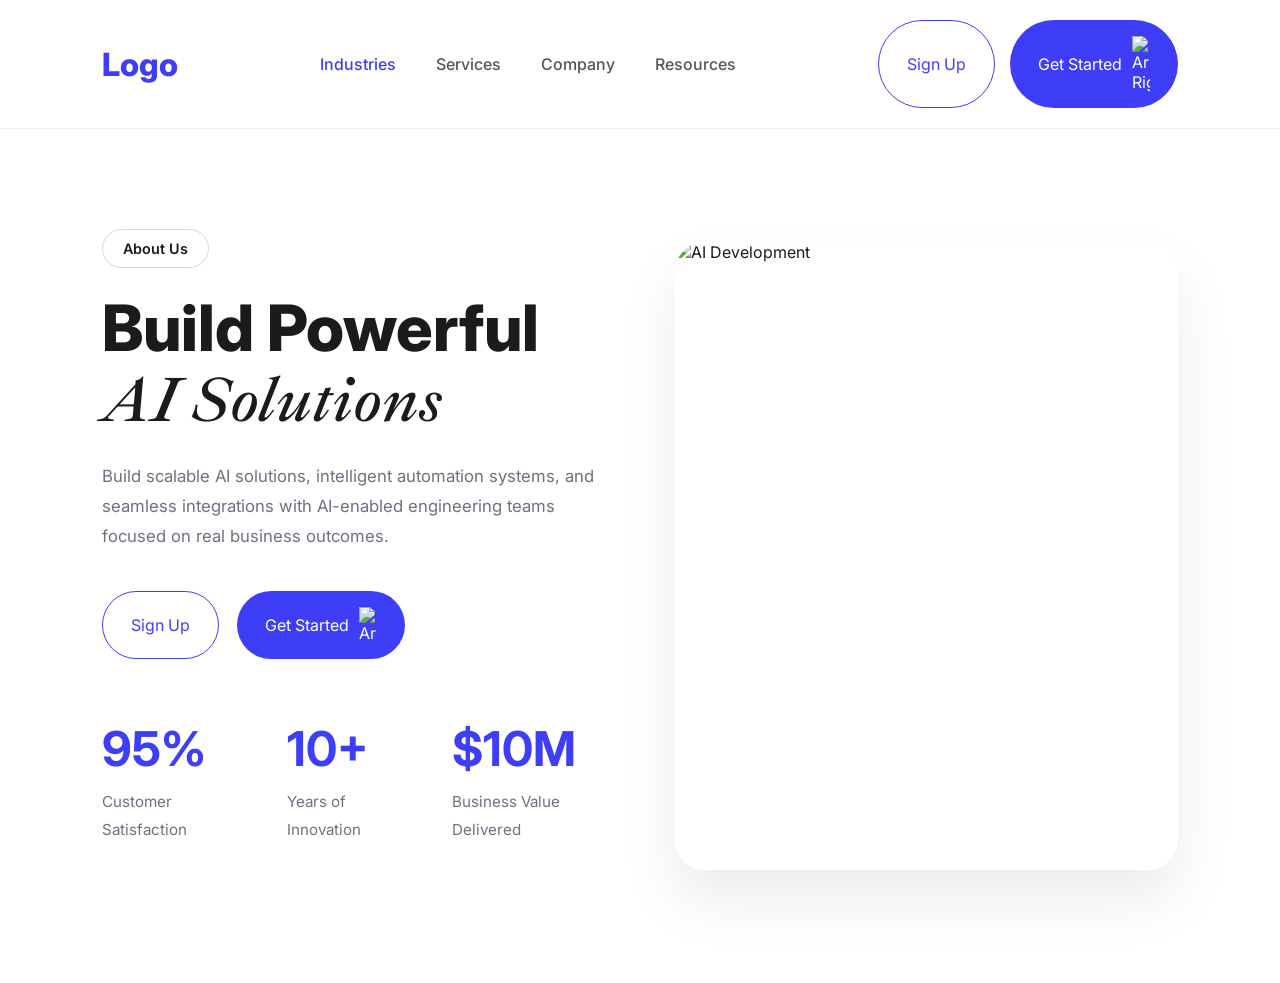
==== index.html @ 5ab1c743 "design file" ====
<!DOCTYPE html>
<html lang="en">

<head>
    <meta charset="UTF-8">
    <meta name="viewport" content="width=device-width, initial-scale=1.0">
    <title>AI Development Agency</title>

    <!-- CSS -->
    <link rel="stylesheet" href="style.css">

    <!-- Google Font -->
    <link rel="preconnect" href="https://fonts.googleapis.com">
    <link rel="preconnect" href="https://fonts.gstatic.com" crossorigin>
    <link href="https://fonts.googleapis.com/css2?family=Inter:wght@300;400;500;600;700;800&display=swap"
        rel="stylesheet">
    <link
        href="https://fonts.googleapis.com/css2?family=Ibarra+Real+Nova:wght@400;500;600;700&family=Inter:wght@300;400;500;600;700;800&display=swap"
        rel="stylesheet">
</head>

<body>

    <!-- =========================
        HEADER
========================== -->

    <header>

        <nav class="navbar">

            <a href="#" class="logo">
                Logo
            </a>

            <ul class="nav-links">

                <li><a href="#" class="active">Industries</a></li>
                <li><a href="#">Services</a></li>
                <li><a href="#">Company</a></li>
                <li><a href="#">Resources</a></li>

            </ul>

            <div class="nav-buttons">

                <a href="#" class="btn-outline">
                    Sign Up
                </a>

                <a href="#" class="btn-primary">

                    Get Started

                    <img src="icons/Arrow-Right.svg" alt="Arrow Right">

                </a>

            </div>

        </nav>

    </header>

    <!-- =========================
        MAIN
========================== -->

    <main>

        <!-- =========================
        HERO SECTION
========================== -->

        <section class="hero">

            <div class="hero-content">

                <span class="badge">
                    About Us
                </span>

                <h1>

                    Build Powerful <span>AI Solutions</span>

                </h1>

                <p>

                    Build scalable AI solutions,
                    intelligent automation systems,
                    and seamless integrations with
                    AI-enabled engineering teams
                    focused on real business outcomes.

                </p>

                <div class="hero-buttons">

                    <a href="#" class="btn-outline">

                        Sign Up

                    </a>

                    <a href="#" class="btn-primary">

                        Get Started

                        <img src="icons/Arrow-Right.svg" alt="Arrow">

                    </a>

                </div>

                <!-- Statistics -->

                <div class="stats">

                    <div class="stat">

                        <h3>95%</h3>

                        <p>
                            Customer Satisfaction
                        </p>

                    </div>

                    <div class="stat">
                        <h3>10+</h3>
                        <p>
                            Years of Innovation
                        </p>

                    </div>

                    <div class="stat">

                        <h3>$10M</h3>

                        <p>
                            Business Value Delivered
                        </p>

                    </div>

                </div>

            </div>

            <!-- Hero Image -->

            <div class="hero-image">

                <img src="profile.jpeg" alt="AI Development">

            </div>

        </section>


    </main>

</body>

</html>
---- style.css ----
/* ===========================
        GOOGLE FONT
=========================== */

@import url('https://fonts.googleapis.com/css2?family=Inter:wght@300;400;500;600;700;800&display=swap');

/* ===========================
        RESET
=========================== */

* {
    margin: 0;
    padding: 0;
    box-sizing: border-box;
}

html {
    scroll-behavior: smooth;
}

body {
    font-family: 'Inter', sans-serif;
    background: #ffffff;
    color: #1B1B1B;
    overflow-x: hidden;
}

/* ===========================
        GLOBAL
=========================== */

img {
    max-width: 100%;
    display: block;
}

a {
    text-decoration: none;
}

ul {
    list-style: none;
}

section {
    padding: 100px 8%;
}

h1 {
    font-size: clamp(2rem, 6vw, 4rem);
    line-height: 1.1;
    font-weight: 800;
}

h2 {
    font-size: clamp(2rem, 4vw, 3rem);
    font-weight: 700;
}

h3 {
    font-size: 1.5rem;
}

p {
    font-size: 1.05rem;
    color: #6b7280;
    line-height: 1.8;
}

/* ===========================
        NAVBAR
=========================== */

header {
    position: sticky;
    top: 0;
    z-index: 999;
    background: #ffffff;
    border-bottom: 1px solid #eeeeee;
}

.navbar {

    max-width: 1400px;
    margin: auto;

    display: flex;
    justify-content: space-between;
    align-items: center;

    padding: 20px 8%;
}

.logo {

    font-size: 2rem;
    font-weight: 800;
    color: #3E3EF8;
}

.nav-links {

    display: flex;
    gap: 40px;
}

.nav-links a {

    color: #555;
    font-weight: 500;
    transition: .3s;
}

.nav-links a:hover,
.nav-links .active {

    color: #3E3EF8;
}

.nav-buttons {

    display: flex;
    gap: 15px;
}

/* ===========================
        BUTTONS
=========================== */

.btn-primary {

    display: inline-flex;
    align-items: center;
    gap: 10px;

    padding: 16px 28px;

    background: #3E3EF8;
    color: white;

    border-radius: 999px;

    transition: .35s;
}

.btn-primary img {

    width: 18px;
}

.btn-primary:hover {

    transform: translateY(-3px);

    box-shadow: 0 15px 35px rgba(62, 62, 248, .35);
}

.btn-outline {

    display: inline-flex;
    align-items: center;

    padding: 16px 28px;

    border: 1px solid #3E3EF8;

    color: #3E3EF8;

    border-radius: 999px;

    transition: .35s;
}

.btn-outline:hover {

    background: #3E3EF8;
    color: white;
}

/* ===========================
        HERO
=========================== */

.hero {

    max-width: 1400px;
    margin: auto;

    display: flex;
    align-items: center;
    justify-content: space-between;

    gap: 70px;
}

.hero-content {

    flex: 1;
}

.badge {

    display: inline-block;

    padding: 10px 20px;

    border-radius: 999px;

    border: 1px solid #d8d8d8;

    margin-bottom: 25px;

    font-size: .9rem;

    font-weight: 600;
}

.hero-content h1 {

    margin-bottom: 25px;
}

.hero-content p {

    max-width: 580px;

    margin-bottom: 40px;
}

.hero-buttons {

    display: flex;

    gap: 18px;

    margin-bottom: 60px;
}

.hero-image {

    flex: 1;

    display: flex;
    justify-content: flex-end;
}

.hero-image img {

    width: 100%;
    max-width: 560px;

    aspect-ratio: 4/5;

    object-fit: cover;

    border-radius: 30px;

    box-shadow: 0 30px 60px rgba(0, 0, 0, .08);
}

.hero-content h1 span {
    font-family: 'Ibarra Real Nova', serif;
    font-weight: 600;
    font-style: italic;
    /* Optional */
    color: var(--primary);
    /* Optional */
}

/* ===========================
        STATS
=========================== */

.stats {

    display: flex;

    gap: 50px;
}

.stat {

    max-width: 170px;
}

.stat h3 {

    font-size: 3rem;

    color: #3E3EF8;

    margin-bottom: 10px;
}

.stat p {

    font-size: .95rem;
}
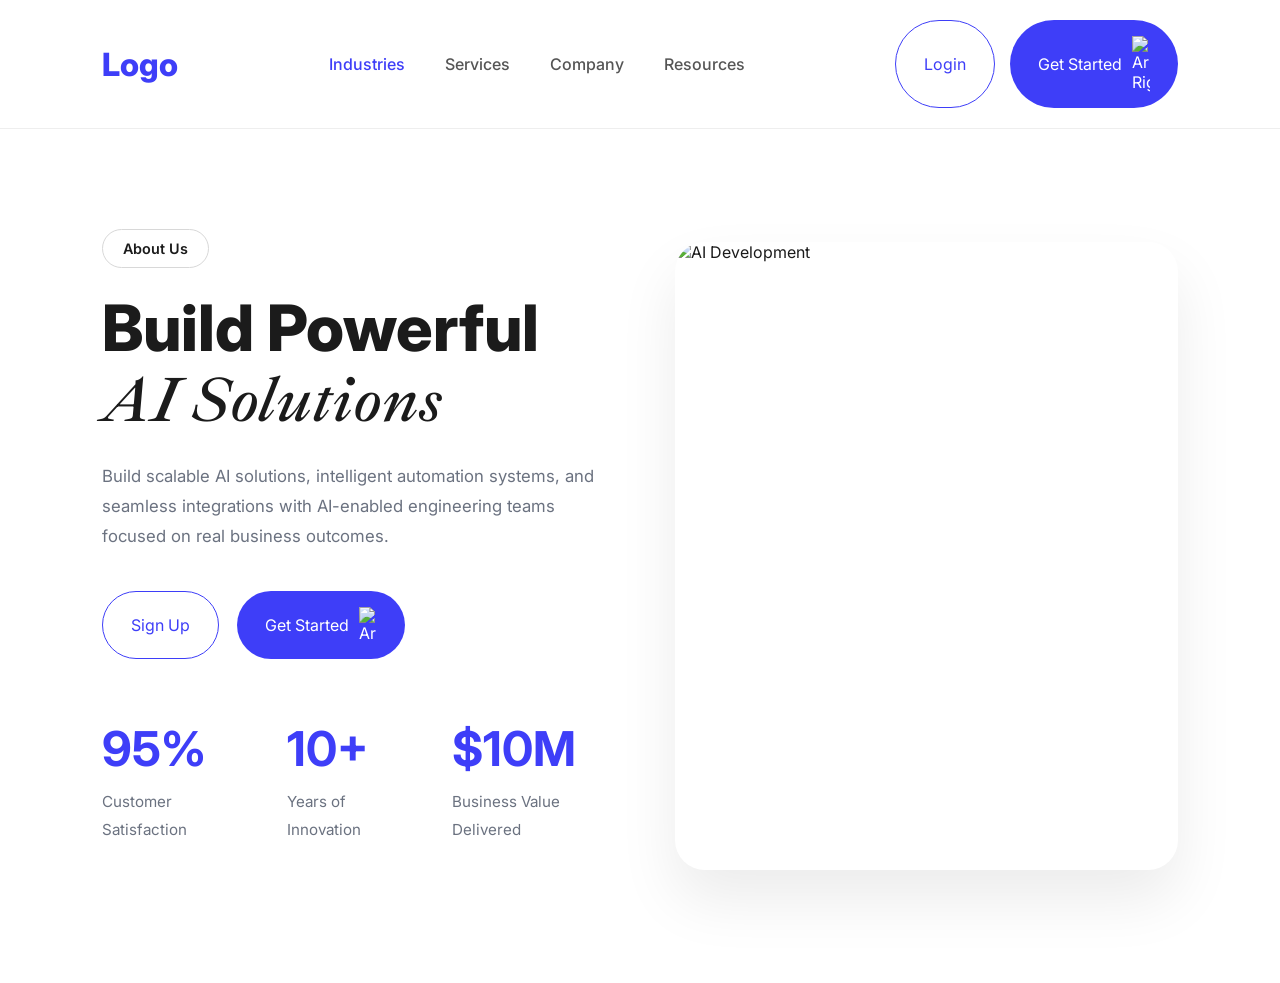
==== commit 08863ec5: "cta change" ====
--- a/index.html
+++ b/index.html
@@ -45,7 +45,7 @@
             <div class="nav-buttons">
 
                 <a href="#" class="btn-outline">
-                    Sign Up
+                    Login
                 </a>
 
                 <a href="#" class="btn-primary">
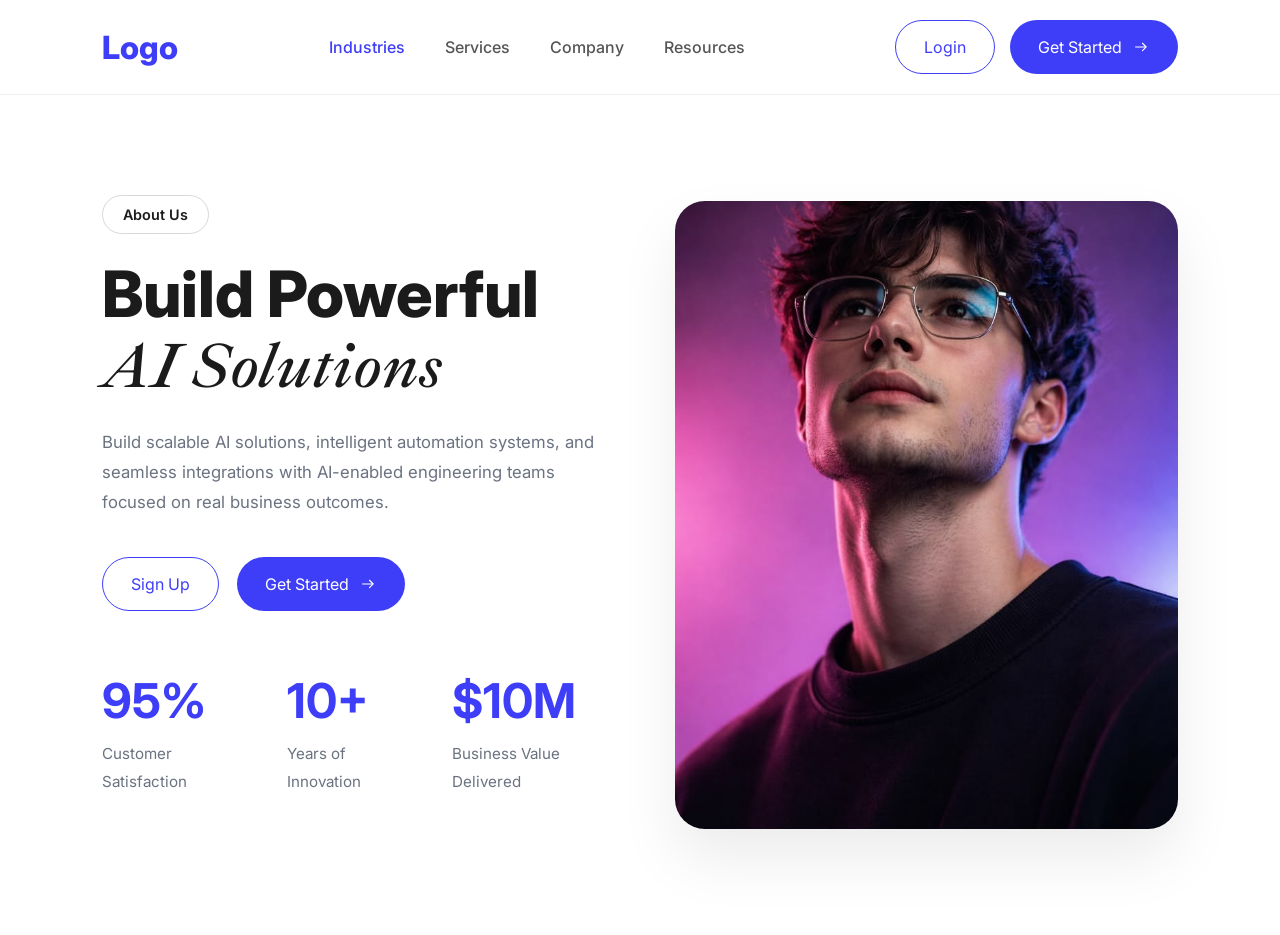
==== commit 8caff8dd: "update design" ====
--- a/index.html
+++ b/index.html
@@ -154,7 +154,7 @@
 
             <div class="hero-image">
 
-                <img src="profile.jpeg" alt="AI Development">
+                <img src="image/profile.jpeg" alt="AI Development">
 
             </div>
 
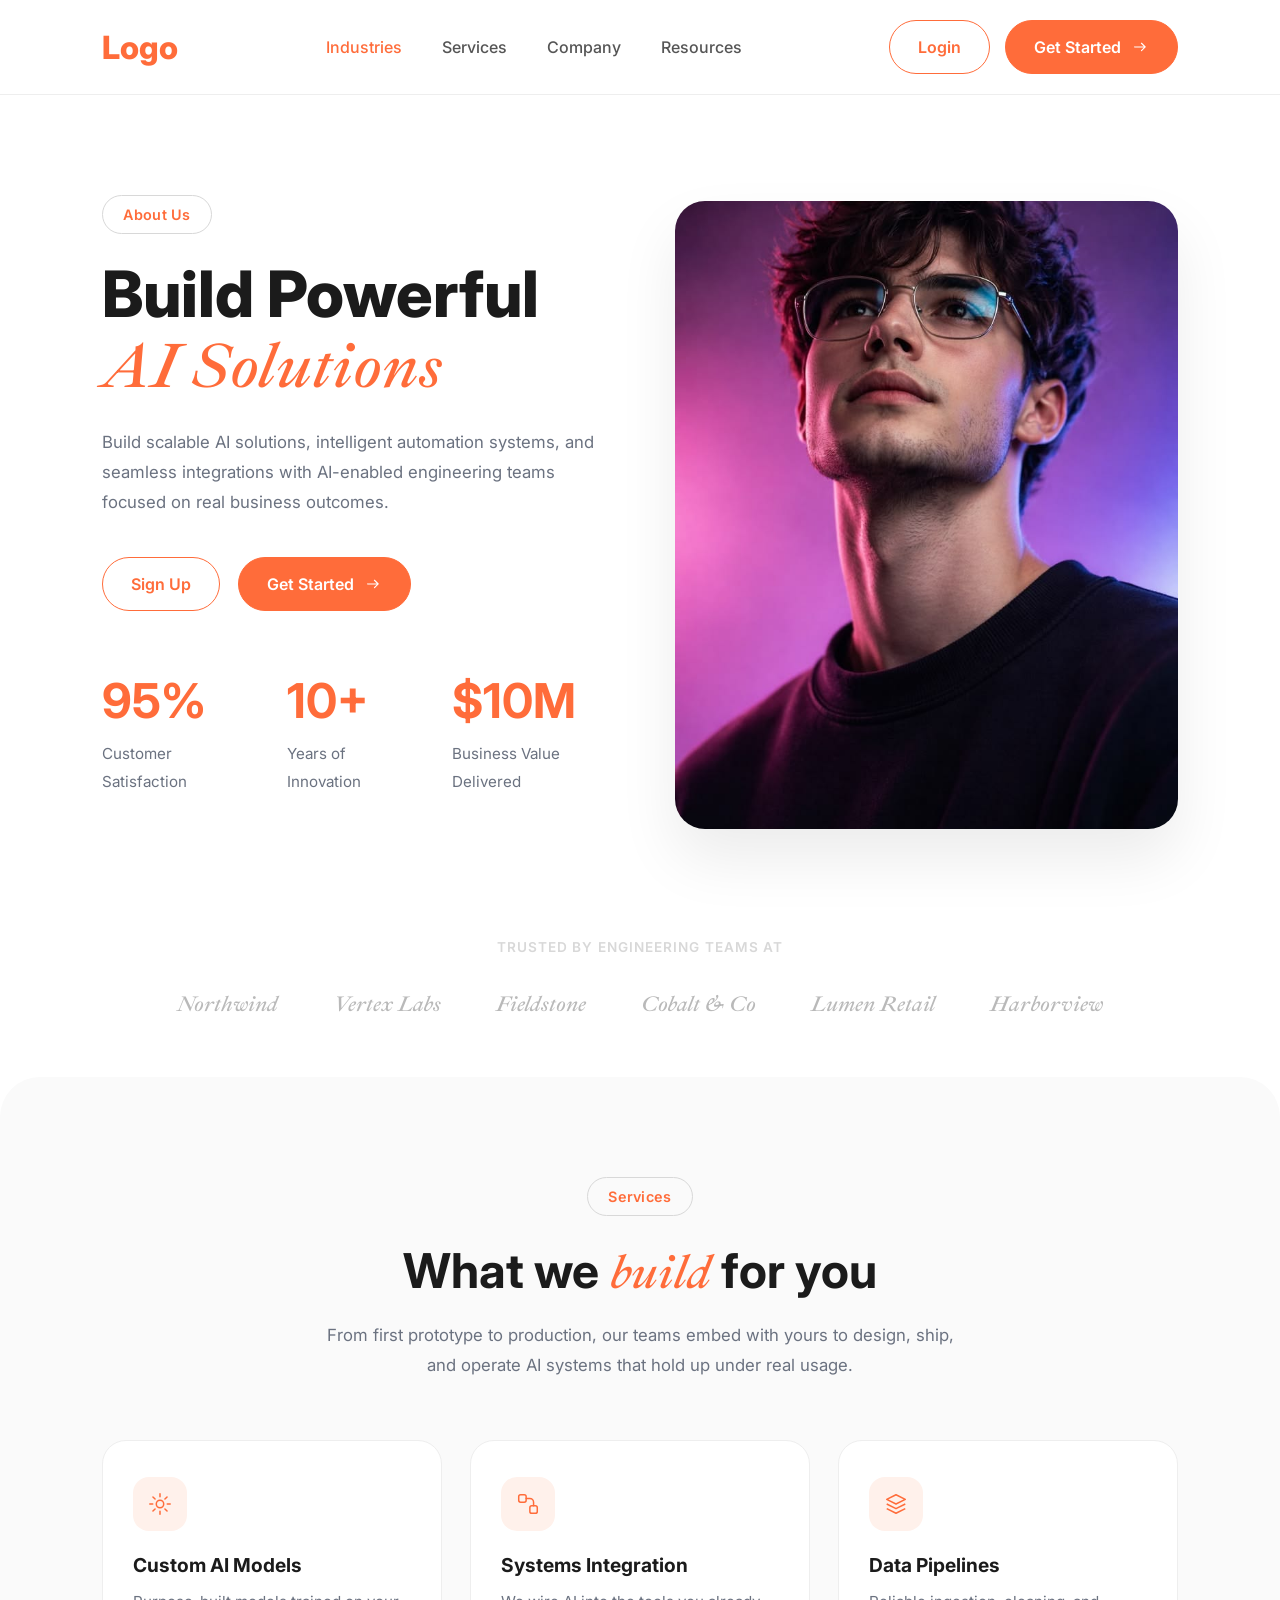
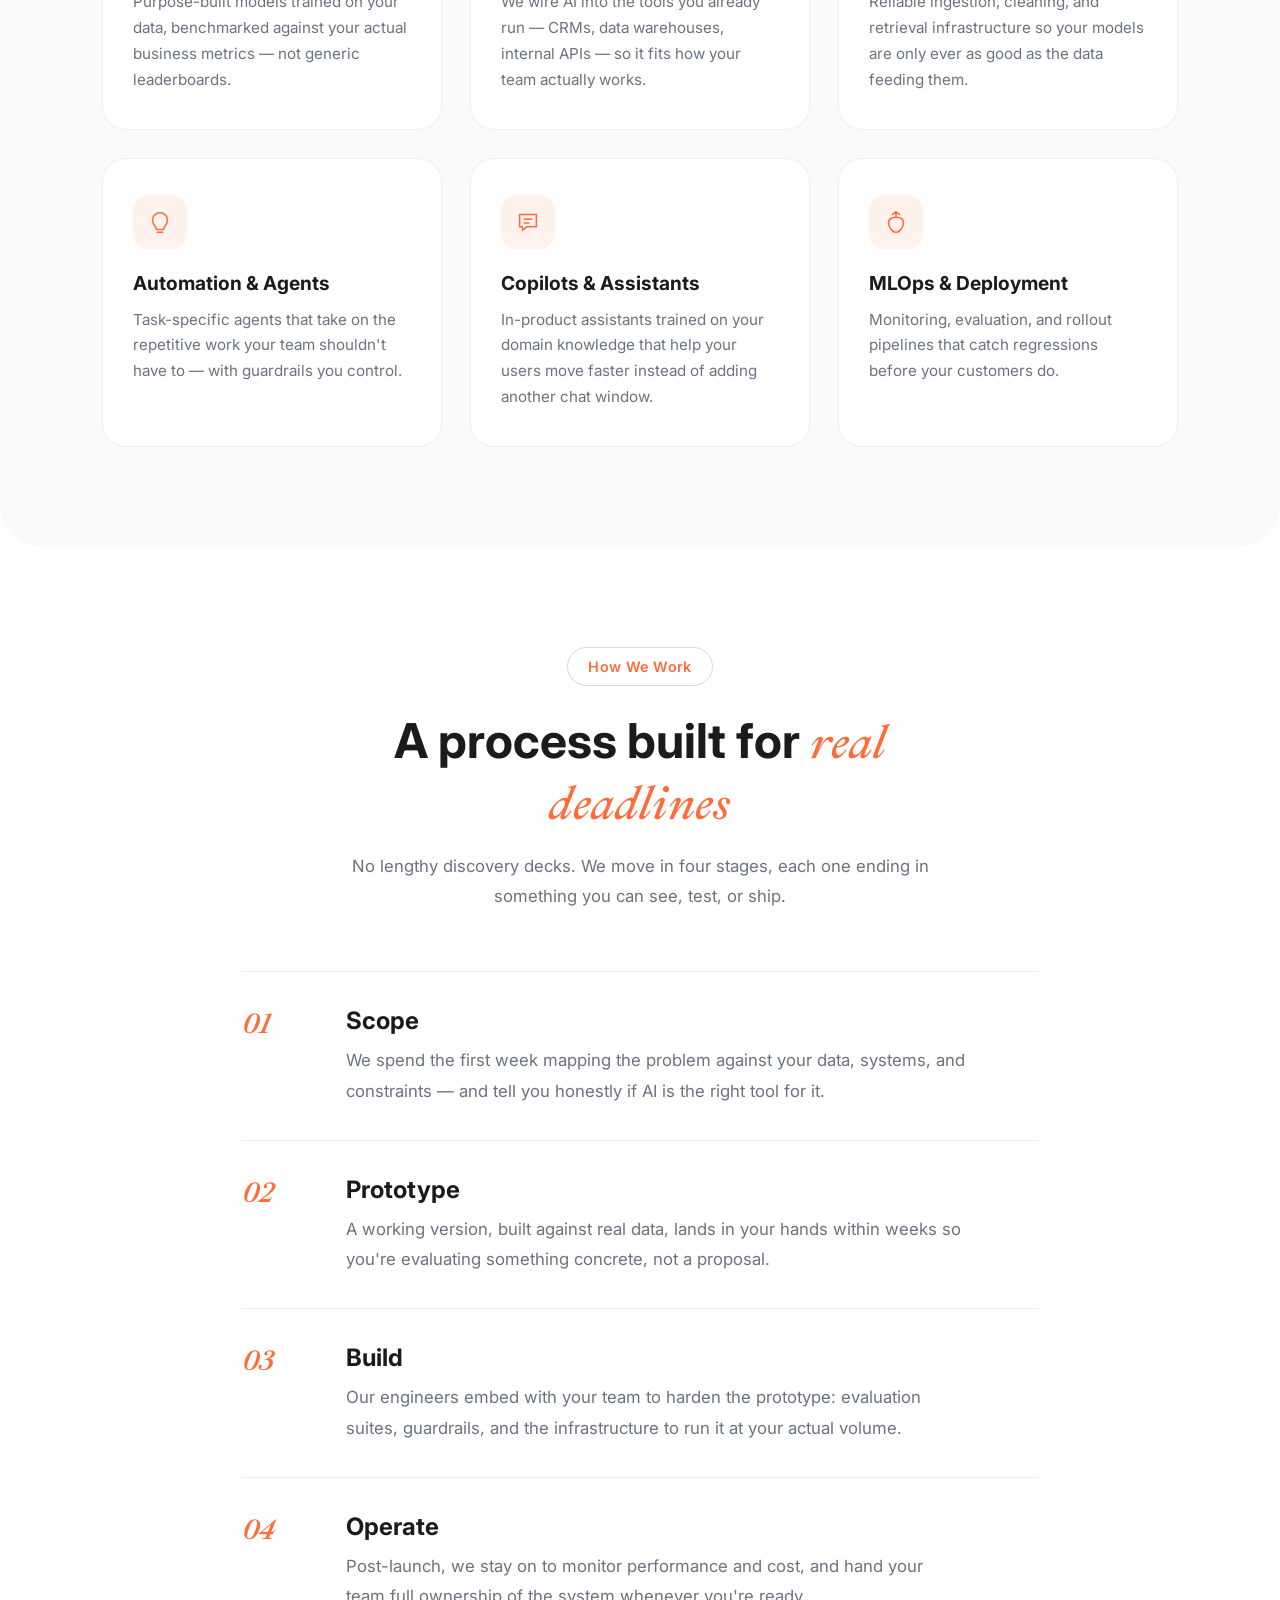
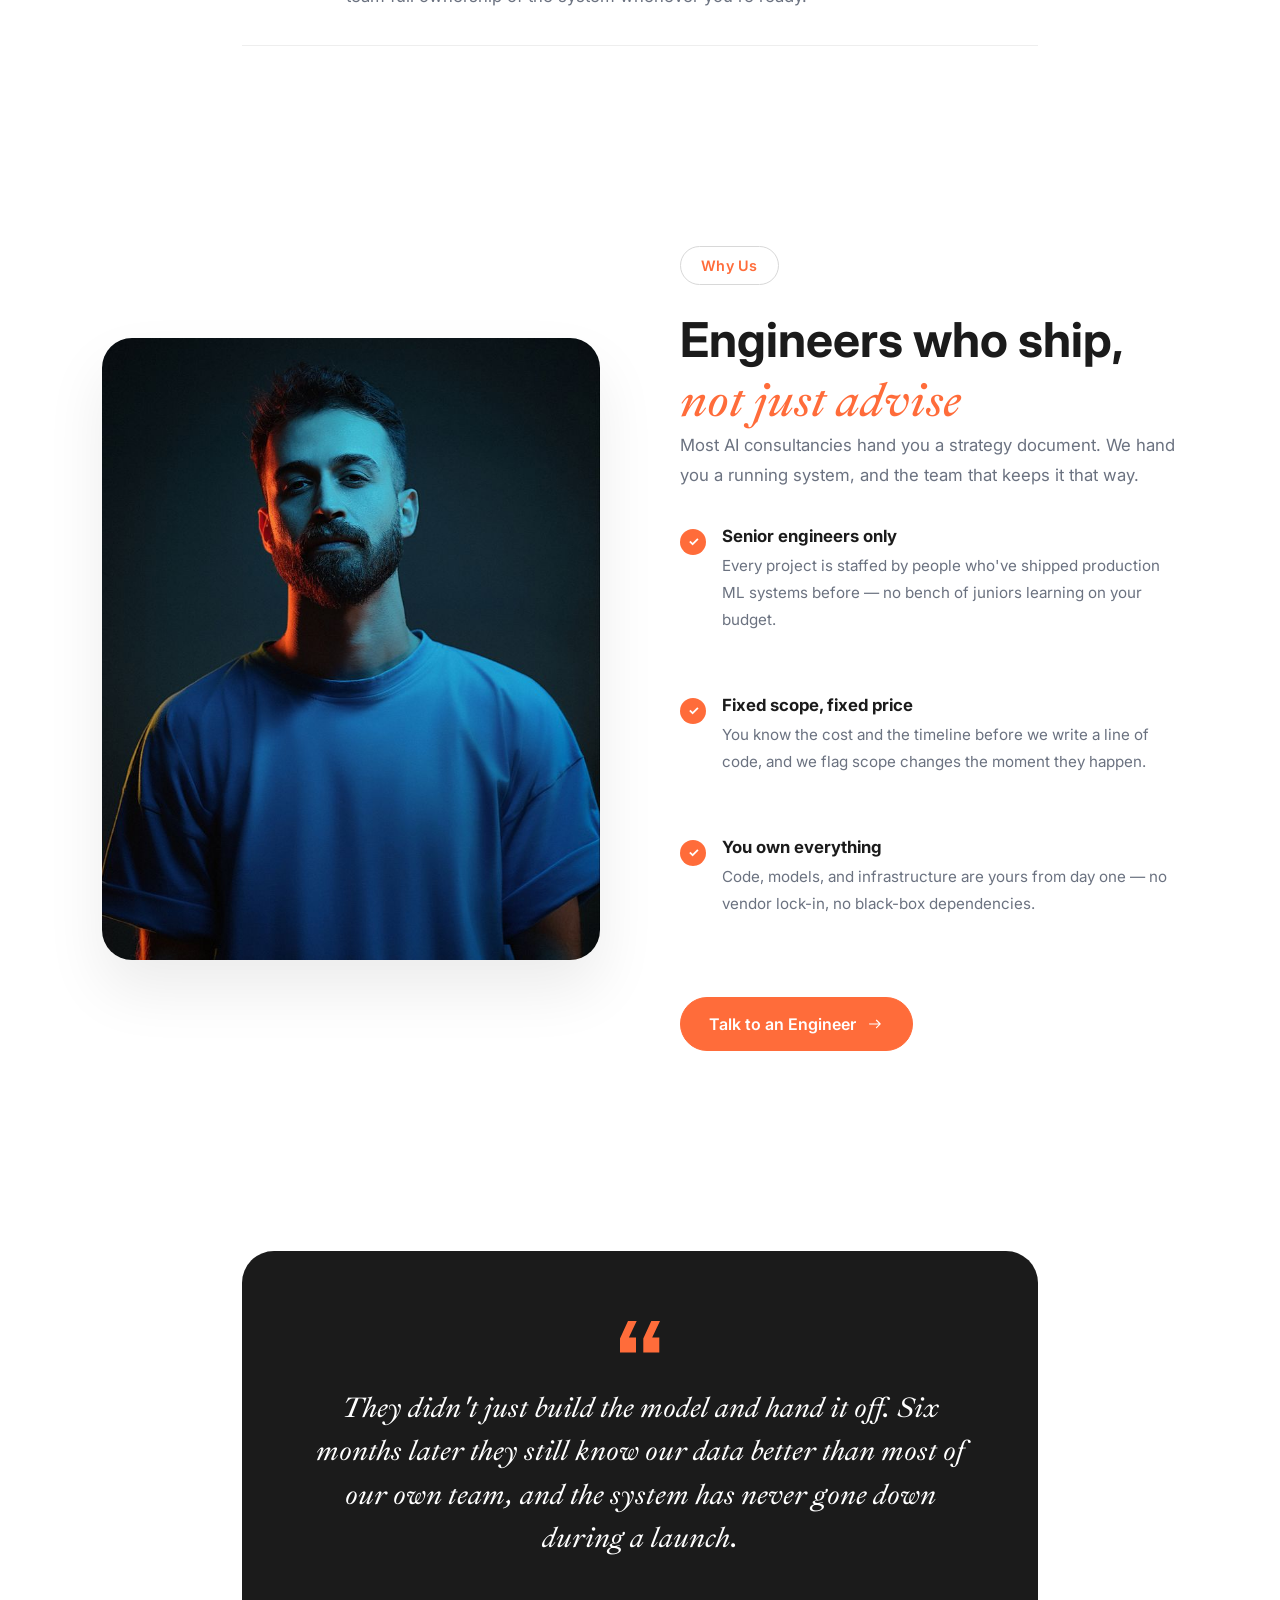
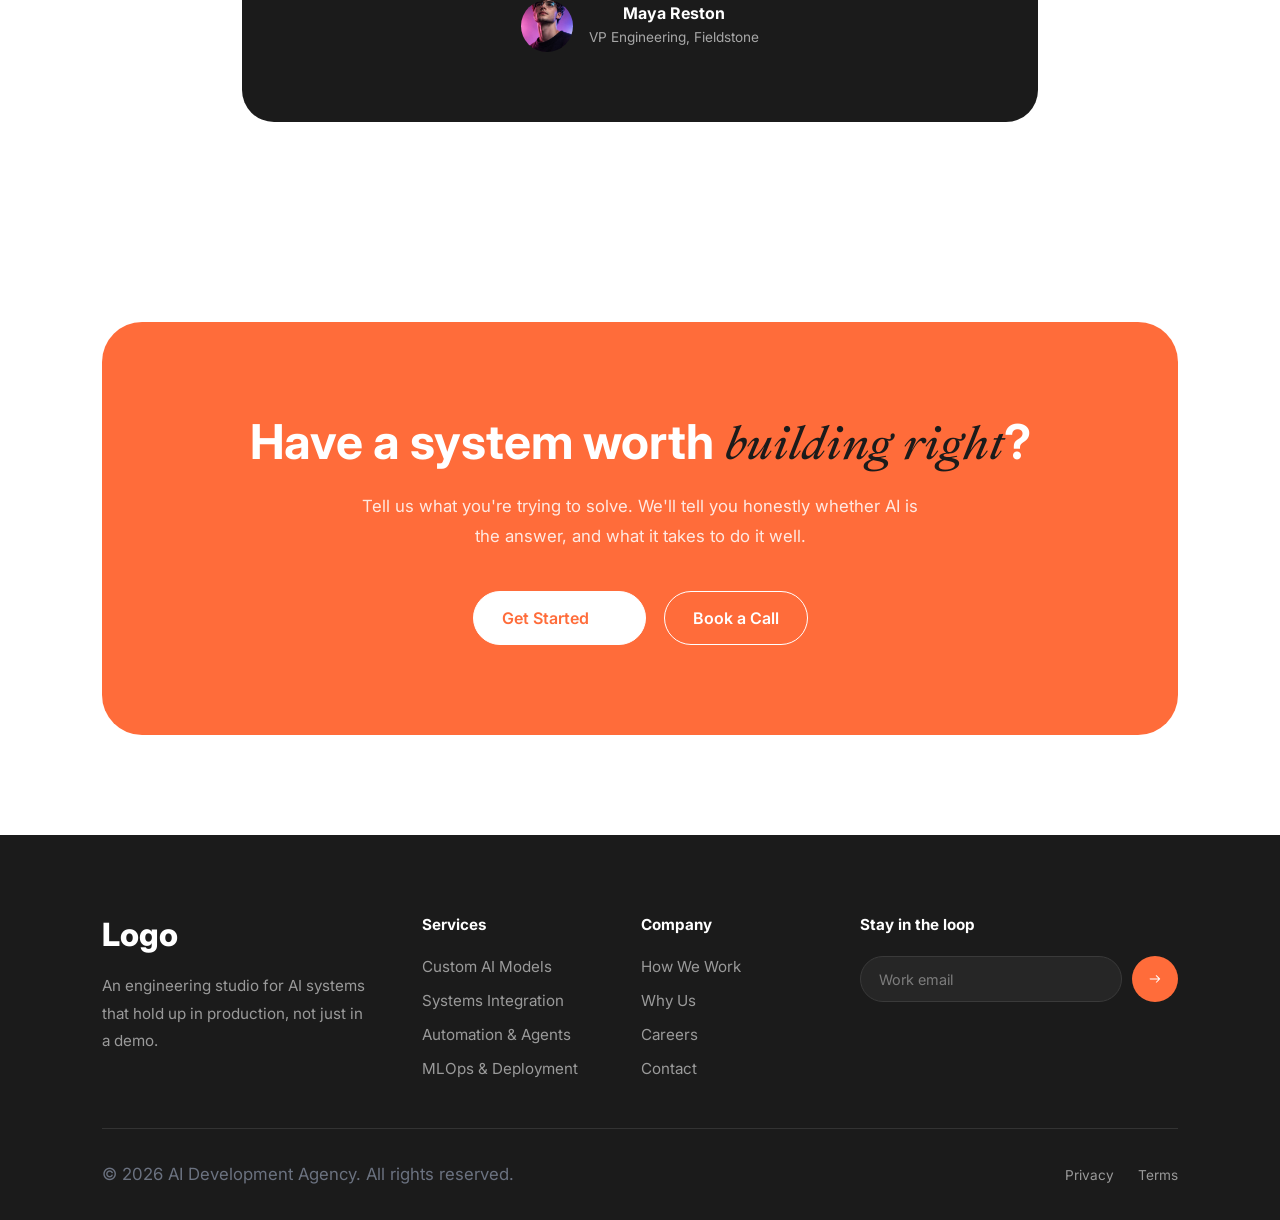
==== commit 89e4b85d: "new page design" ====
--- a/index.html
+++ b/index.html
@@ -36,9 +36,9 @@
             <ul class="nav-links">
 
                 <li><a href="#" class="active">Industries</a></li>
-                <li><a href="#">Services</a></li>
-                <li><a href="#">Company</a></li>
-                <li><a href="#">Resources</a></li>
+                <li><a href="#services">Services</a></li>
+                <li><a href="#company">Company</a></li>
+                <li><a href="#work">Resources</a></li>
 
             </ul>
 
@@ -57,6 +57,12 @@
                 </a>
 
             </div>
+
+            <button class="nav-toggle" aria-label="Toggle menu">
+                <span></span>
+                <span></span>
+                <span></span>
+            </button>
 
         </nav>
 
@@ -160,9 +166,388 @@
 
         </section>
 
+        <!-- =========================
+        LOGO STRIP
+========================== -->
+
+        <section class="logo-strip">
+
+            <p class="logo-strip-label">Trusted by engineering teams at</p>
+
+            <ul class="logo-row">
+                <li>Northwind</li>
+                <li>Vertex&nbsp;Labs</li>
+                <li>Fieldstone</li>
+                <li>Cobalt&nbsp;&amp;&nbsp;Co</li>
+                <li>Lumen&nbsp;Retail</li>
+                <li>Harborview</li>
+            </ul>
+
+        </section>
+
+        <!-- =========================
+        SERVICES SECTION
+========================== -->
+
+        <section class="services" id="services">
+
+            <div class="section-head">
+
+                <span class="badge">Services</span>
+
+                <h2>What we <span>build</span> for you</h2>
+
+                <p>
+                    From first prototype to production, our teams embed with yours to design,
+                    ship, and operate AI systems that hold up under real usage.
+                </p>
+
+            </div>
+
+            <div class="services-grid">
+
+                <div class="service-card">
+                    <div class="service-icon">
+                        <svg viewBox="0 0 28 28" fill="none" xmlns="http://www.w3.org/2000/svg">
+                            <circle cx="14" cy="14" r="4" stroke="currentColor" stroke-width="1.6" />
+                            <path
+                                d="M14 3v3.2M14 21.8V25M25 14h-3.2M6.2 14H3M21.6 6.4l-2.3 2.3M8.7 19.3l-2.3 2.3M21.6 21.6l-2.3-2.3M8.7 8.7 6.4 6.4"
+                                stroke="currentColor" stroke-width="1.6" stroke-linecap="round" />
+                        </svg>
+                    </div>
+                    <h3>Custom AI Models</h3>
+                    <p>Purpose-built models trained on your data, benchmarked against
+                        your actual business metrics — not generic leaderboards.</p>
+                </div>
+
+                <div class="service-card">
+                    <div class="service-icon">
+                        <svg viewBox="0 0 28 28" fill="none" xmlns="http://www.w3.org/2000/svg">
+                            <rect x="4" y="4" width="8" height="8" rx="2" stroke="currentColor" stroke-width="1.6" />
+                            <rect x="16" y="16" width="8" height="8" rx="2" stroke="currentColor" stroke-width="1.6" />
+                            <path d="M12 8h4a4 4 0 0 1 4 4v4" stroke="currentColor" stroke-width="1.6"
+                                stroke-linecap="round" />
+                        </svg>
+                    </div>
+                    <h3>Systems Integration</h3>
+                    <p>We wire AI into the tools you already run — CRMs, data
+                        warehouses, internal APIs — so it fits how your team actually works.</p>
+                </div>
+
+                <div class="service-card">
+                    <div class="service-icon">
+                        <svg viewBox="0 0 28 28" fill="none" xmlns="http://www.w3.org/2000/svg">
+                            <path d="M4 9 14 4l10 5-10 5-10-5Z" stroke="currentColor" stroke-width="1.6"
+                                stroke-linejoin="round" />
+                            <path d="M4 14l10 5 10-5M4 19l10 5 10-5" stroke="currentColor" stroke-width="1.6"
+                                stroke-linejoin="round" />
+                        </svg>
+                    </div>
+                    <h3>Data Pipelines</h3>
+                    <p>Reliable ingestion, cleaning, and retrieval infrastructure so
+                        your models are only ever as good as the data feeding them.</p>
+                </div>
+
+                <div class="service-card">
+                    <div class="service-icon">
+                        <svg viewBox="0 0 28 28" fill="none" xmlns="http://www.w3.org/2000/svg">
+                            <path d="M6 12a8 8 0 1 1 16 0c0 3.5-2 5.4-3 7-.6 1-1 2-1 3h-8c0-1-.4-2-1-3-1-1.6-3-3.5-3-7Z"
+                                stroke="currentColor" stroke-width="1.6" stroke-linejoin="round" />
+                            <path d="M11 25h6" stroke="currentColor" stroke-width="1.6" stroke-linecap="round" />
+                        </svg>
+                    </div>
+                    <h3>Automation &amp; Agents</h3>
+                    <p>Task-specific agents that take on the repetitive work your
+                        team shouldn't have to — with guardrails you control.</p>
+                </div>
+
+                <div class="service-card">
+                    <div class="service-icon">
+                        <svg viewBox="0 0 28 28" fill="none" xmlns="http://www.w3.org/2000/svg">
+                            <path d="M5 6h18v13H13l-5 4v-4H5V6Z" stroke="currentColor" stroke-width="1.6"
+                                stroke-linejoin="round" />
+                            <path d="M10 11h8M10 15h5" stroke="currentColor" stroke-width="1.6"
+                                stroke-linecap="round" />
+                        </svg>
+                    </div>
+                    <h3>Copilots &amp; Assistants</h3>
+                    <p>In-product assistants trained on your domain knowledge that
+                        help your users move faster instead of adding another chat window.</p>
+                </div>
+
+                <div class="service-card">
+                    <div class="service-icon">
+                        <svg viewBox="0 0 28 28" fill="none" xmlns="http://www.w3.org/2000/svg">
+                            <path d="M14 3v6M14 3l4 3M14 3l-4 3" stroke="currentColor" stroke-width="1.6"
+                                stroke-linecap="round" stroke-linejoin="round" />
+                            <path d="M6 15c0-4 3.6-6 8-6s8 2 8 6-3.6 10-8 10-8-6-8-10Z" stroke="currentColor"
+                                stroke-width="1.6" />
+                        </svg>
+                    </div>
+                    <h3>MLOps &amp; Deployment</h3>
+                    <p>Monitoring, evaluation, and rollout pipelines that catch
+                        regressions before your customers do.</p>
+                </div>
+
+            </div>
+
+        </section>
+
+        <!-- =========================
+        PROCESS SECTION
+========================== -->
+
+        <section class="process" id="company">
+
+            <div class="section-head">
+
+                <span class="badge">How We Work</span>
+
+                <h2>A process built for <span>real deadlines</span></h2>
+
+                <p>
+                    No lengthy discovery decks. We move in four stages, each one
+                    ending in something you can see, test, or ship.
+                </p>
+
+            </div>
+
+            <div class="process-list">
+
+                <div class="process-step">
+                    <span class="process-number">01</span>
+                    <div class="process-body">
+                        <h3>Scope</h3>
+                        <p>We spend the first week mapping the problem against your
+                            data, systems, and constraints — and tell you honestly if AI is the
+                            right tool for it.</p>
+                    </div>
+                </div>
+
+                <div class="process-step">
+                    <span class="process-number">02</span>
+                    <div class="process-body">
+                        <h3>Prototype</h3>
+                        <p>A working version, built against real data, lands in your
+                            hands within weeks so you're evaluating something concrete, not a
+                            proposal.</p>
+                    </div>
+                </div>
+
+                <div class="process-step">
+                    <span class="process-number">03</span>
+                    <div class="process-body">
+                        <h3>Build</h3>
+                        <p>Our engineers embed with your team to harden the prototype:
+                            evaluation suites, guardrails, and the infrastructure to run it at your
+                            actual volume.</p>
+                    </div>
+                </div>
+
+                <div class="process-step">
+                    <span class="process-number">04</span>
+                    <div class="process-body">
+                        <h3>Operate</h3>
+                        <p>Post-launch, we stay on to monitor performance and cost,
+                            and hand your team full ownership of the system whenever you're ready.</p>
+                    </div>
+                </div>
+
+            </div>
+
+        </section>
+
+        <!-- =========================
+        FEATURE / WHY US SECTION
+========================== -->
+
+        <section class="why-us" id="work">
+
+            <div class="why-image">
+                <img src="image/profile2.jpeg" alt="Engineering team at work">
+            </div>
+
+            <div class="why-content">
+
+                <span class="badge">Why Us</span>
+
+                <h2>Engineers who ship, <span>not just advise</span></h2>
+
+                <p>
+                    Most AI consultancies hand you a strategy document. We hand you
+                    a running system, and the team that keeps it that way.
+                </p>
+
+                <ul class="why-list">
+
+                    <li>
+                        <span class="why-check">✓</span>
+                        <div>
+                            <h4>Senior engineers only</h4>
+                            <p>Every project is staffed by people who've shipped
+                                production ML systems before — no bench of juniors learning on your
+                                budget.</p>
+                        </div>
+                    </li>
+
+                    <li>
+                        <span class="why-check">✓</span>
+                        <div>
+                            <h4>Fixed scope, fixed price</h4>
+                            <p>You know the cost and the timeline before we write a
+                                line of code, and we flag scope changes the moment they happen.</p>
+                        </div>
+                    </li>
+
+                    <li>
+                        <span class="why-check">✓</span>
+                        <div>
+                            <h4>You own everything</h4>
+                            <p>Code, models, and infrastructure are yours from day
+                                one — no vendor lock-in, no black-box dependencies.</p>
+                        </div>
+                    </li>
+
+                </ul>
+
+                <a href="#" class="btn-primary">
+                    Talk to an Engineer
+                    <img src="icons/Arrow-Right.svg" alt="Arrow">
+                </a>
+
+            </div>
+
+        </section>
+
+        <!-- =========================
+        TESTIMONIAL SECTION
+========================== -->
+
+        <section class="testimonial">
+
+            <div class="testimonial-card">
+
+                <svg class="quote-mark" viewBox="0 0 40 32" fill="none" xmlns="http://www.w3.org/2000/svg">
+                    <path
+                        d="M16.7 0 8.9 16.4H16v15.2H0V17.5L8 0h8.7Zm23.3 0-7.8 16.4h7.1v15.2H23.3V17.5L31.3 0H40Z"
+                        fill="currentColor" />
+                </svg>
+
+                <p class="testimonial-quote">
+                    They didn't just build the model and hand it off. Six months
+                    later they still know our data better than most of our own team, and the
+                    system has never gone down during a launch.
+                </p>
+
+                <div class="testimonial-author">
+                    <img src="image/profile.jpeg" alt="Client portrait">
+                    <div>
+                        <h4>Maya Reston</h4>
+                        <p>VP Engineering, Fieldstone</p>
+                    </div>
+                </div>
+
+            </div>
+
+        </section>
+
+        <!-- =========================
+        CTA SECTION
+========================== -->
+
+        <section class="cta">
+
+            <div class="cta-inner">
+
+                <h2>Have a system worth <span>building right</span>?</h2>
+
+                <p>Tell us what you're trying to solve. We'll tell you honestly
+                    whether AI is the answer, and what it takes to do it well.</p>
+
+                <div class="cta-buttons">
+                    <a href="#" class="btn-primary btn-light">
+                        Get Started
+                        <img src="icons/Arrow-Right.svg" alt="Arrow">
+                    </a>
+                    <a href="#" class="btn-outline btn-outline-light">
+                        Book a Call
+                    </a>
+                </div>
+
+            </div>
+
+        </section>
 
     </main>
 
+    <!-- =========================
+        FOOTER
+========================== -->
+
+    <footer>
+
+        <div class="footer-top">
+
+            <div class="footer-brand">
+                <a href="#" class="logo">Logo</a>
+                <p>An engineering studio for AI systems that hold up in
+                    production, not just in a demo.</p>
+            </div>
+
+            <div class="footer-links">
+                <h4>Services</h4>
+                <ul>
+                    <li><a href="#services">Custom AI Models</a></li>
+                    <li><a href="#services">Systems Integration</a></li>
+                    <li><a href="#services">Automation &amp; Agents</a></li>
+                    <li><a href="#services">MLOps &amp; Deployment</a></li>
+                </ul>
+            </div>
+
+            <div class="footer-links">
+                <h4>Company</h4>
+                <ul>
+                    <li><a href="#company">How We Work</a></li>
+                    <li><a href="#work">Why Us</a></li>
+                    <li><a href="#">Careers</a></li>
+                    <li><a href="#">Contact</a></li>
+                </ul>
+            </div>
+
+            <div class="footer-links">
+                <h4>Stay in the loop</h4>
+                <form class="footer-form" onsubmit="return false;">
+                    <input type="email" placeholder="Work email" required>
+                    <button type="submit">
+                        <img src="icons/Arrow-Right.svg" alt="Subscribe">
+                    </button>
+                </form>
+            </div>
+
+        </div>
+
+        <div class="footer-bottom">
+            <p>&copy; 2026 AI Development Agency. All rights reserved.</p>
+            <ul class="footer-legal">
+                <li><a href="#">Privacy</a></li>
+                <li><a href="#">Terms</a></li>
+            </ul>
+        </div>
+
+    </footer>
+
+    <script>
+        const navToggle = document.querySelector('.nav-toggle');
+        const navLinks = document.querySelector('.nav-links');
+        const navButtons = document.querySelector('.nav-buttons');
+
+        navToggle.addEventListener('click', () => {
+            const open = navLinks.classList.toggle('open');
+            navButtons.classList.toggle('open');
+            navToggle.classList.toggle('open');
+        });
+    </script>
+
 </body>
 
-</html>+</html>
--- a/style.css
+++ b/style.css
@@ -2,7 +2,23 @@
         GOOGLE FONT
 =========================== */
 
-@import url('https://fonts.googleapis.com/css2?family=Inter:wght@300;400;500;600;700;800&display=swap');
+@import url('https://fonts.googleapis.com/css2?family=Ibarra+Real+Nova:wght@400;500;600;700&family=Inter:wght@300;400;500;600;700;800&display=swap');
+
+/* ===========================
+        TOKENS
+=========================== */
+
+:root {
+    --primary: #FF6C3A;
+    --primary-dark: #E85A2A;
+    --primary-tint: #FFF1EB;
+    --ink: #1B1B1B;
+    --body: #6b7280;
+    --border: #eeeeee;
+    --border-strong: #d8d8d8;
+    --surface: #FAFAFA;
+    --accent-font: 'Ibarra Real Nova', serif;
+}
 
 /* ===========================
         RESET
@@ -21,7 +37,7 @@
 body {
     font-family: 'Inter', sans-serif;
     background: #ffffff;
-    color: #1B1B1B;
+    color: var(--ink);
     overflow-x: hidden;
 }
 
@@ -63,7 +79,7 @@
 
 p {
     font-size: 1.05rem;
-    color: #6b7280;
+    color: var(--body);
     line-height: 1.8;
 }
 
@@ -95,7 +111,7 @@
 
     font-size: 2rem;
     font-weight: 800;
-    color: #3E3EF8;
+    color: var(--primary);
 }
 
 .nav-links {
@@ -114,13 +130,41 @@
 .nav-links a:hover,
 .nav-links .active {
 
-    color: #3E3EF8;
+    color: var(--primary);
 }
 
 .nav-buttons {
 
     display: flex;
     gap: 15px;
+}
+
+.nav-toggle {
+
+    display: none;
+
+    flex-direction: column;
+    justify-content: center;
+    gap: 5px;
+
+    width: 42px;
+    height: 42px;
+
+    border: 1px solid var(--border-strong);
+    border-radius: 12px;
+    background: none;
+    cursor: pointer;
+}
+
+.nav-toggle span {
+
+    display: block;
+    width: 18px;
+    height: 2px;
+    margin: 0 auto;
+
+    background: var(--ink);
+    border-radius: 2px;
 }
 
 /* ===========================
@@ -135,12 +179,16 @@
 
     padding: 16px 28px;
 
-    background: #3E3EF8;
+    background: var(--primary);
     color: white;
 
     border-radius: 999px;
 
     transition: .35s;
+
+    font-weight: 600;
+    white-space: nowrap;
+    border: 1px solid var(--primary);
 }
 
 .btn-primary img {
@@ -151,8 +199,9 @@
 .btn-primary:hover {
 
     transform: translateY(-3px);
-
-    box-shadow: 0 15px 35px rgba(62, 62, 248, .35);
+    background: var(--primary-dark);
+
+    box-shadow: 0 15px 35px rgba(255, 108, 58, .35);
 }
 
 .btn-outline {
@@ -162,18 +211,22 @@
 
     padding: 16px 28px;
 
-    border: 1px solid #3E3EF8;
-
-    color: #3E3EF8;
+    border: 1px solid var(--primary);
+
+    color: var(--primary);
 
     border-radius: 999px;
 
     transition: .35s;
+
+    font-weight: 600;
+    white-space: nowrap;
+    background: none;
 }
 
 .btn-outline:hover {
 
-    background: #3E3EF8;
+    background: var(--primary);
     color: white;
 }
 
@@ -206,13 +259,16 @@
 
     border-radius: 999px;
 
-    border: 1px solid #d8d8d8;
+    border: 1px solid var(--border-strong);
 
     margin-bottom: 25px;
 
     font-size: .9rem;
 
     font-weight: 600;
+
+    color: var(--primary);
+    letter-spacing: .02em;
 }
 
 .hero-content h1 {
@@ -259,12 +315,10 @@
 }
 
 .hero-content h1 span {
-    font-family: 'Ibarra Real Nova', serif;
+    font-family: var(--accent-font);
     font-weight: 600;
     font-style: italic;
-    /* Optional */
-    color: var(--primary);
-    /* Optional */
+    color: var(--primary);
 }
 
 /* ===========================
@@ -287,7 +341,7 @@
 
     font-size: 3rem;
 
-    color: #3E3EF8;
+    color: var(--primary);
 
     margin-bottom: 10px;
 }
@@ -295,4 +349,703 @@
 .stat p {
 
     font-size: .95rem;
+}
+
+/* ===========================
+        SECTION HEAD (shared)
+=========================== */
+
+.section-head {
+
+    max-width: 640px;
+    margin: 0 auto 60px;
+
+    text-align: center;
+}
+
+.section-head .badge {
+    display: inline-block;
+}
+
+.section-head h2 {
+    margin-bottom: 18px;
+}
+
+.section-head p {
+    font-size: 1.05rem;
+}
+
+h2 span,
+h3 span {
+    font-family: var(--accent-font);
+    font-weight: 600;
+    font-style: italic;
+    color: var(--primary);
+}
+
+/* ===========================
+        LOGO STRIP
+=========================== */
+
+.logo-strip {
+
+    max-width: 1400px;
+    margin: 0 auto;
+    padding-top: 0;
+    padding-bottom: 60px;
+}
+
+.logo-strip-label {
+
+    text-align: center;
+    font-size: .85rem;
+    font-weight: 600;
+    letter-spacing: .08em;
+    text-transform: uppercase;
+    color: var(--border-strong);
+    margin-bottom: 30px;
+}
+
+.logo-row {
+
+    display: flex;
+    flex-wrap: wrap;
+    justify-content: center;
+
+    gap: 20px 55px;
+}
+
+.logo-row li {
+
+    font-family: var(--accent-font);
+    font-style: italic;
+    font-size: 1.35rem;
+    font-weight: 600;
+    color: #b9b9b9;
+}
+
+/* ===========================
+        SERVICES
+=========================== */
+
+.services {
+
+    max-width: 1400px;
+    margin: 0 auto;
+
+    background: var(--surface);
+    border-radius: 40px;
+}
+
+.services-grid {
+
+    display: grid;
+    grid-template-columns: repeat(3, 1fr);
+    gap: 28px;
+}
+
+.service-card {
+
+    padding: 36px 30px;
+
+    background: #ffffff;
+    border: 1px solid var(--border);
+    border-radius: 24px;
+
+    transition: .3s;
+}
+
+.service-card:hover {
+    transform: translateY(-6px);
+    box-shadow: 0 20px 40px rgba(27, 27, 27, .06);
+    border-color: transparent;
+}
+
+.service-icon {
+
+    display: flex;
+    align-items: center;
+    justify-content: center;
+
+    width: 54px;
+    height: 54px;
+
+    margin-bottom: 22px;
+
+    background: var(--primary-tint);
+    color: var(--primary);
+    border-radius: 16px;
+}
+
+.service-icon svg {
+    width: 26px;
+    height: 26px;
+}
+
+.service-card h3 {
+
+    font-size: 1.2rem;
+    margin-bottom: 12px;
+}
+
+.service-card p {
+
+    font-size: .95rem;
+    line-height: 1.7;
+}
+
+/* ===========================
+        PROCESS
+=========================== */
+
+.process {
+
+    max-width: 1000px;
+    margin: 0 auto;
+}
+
+.process-list {
+
+    display: flex;
+    flex-direction: column;
+}
+
+.process-step {
+
+    display: flex;
+    gap: 34px;
+
+    padding: 34px 0;
+
+    border-top: 1px solid var(--border);
+}
+
+.process-step:last-child {
+    border-bottom: 1px solid var(--border);
+}
+
+.process-number {
+
+    flex-shrink: 0;
+
+    font-family: var(--accent-font);
+    font-style: italic;
+    font-weight: 600;
+    font-size: 1.8rem;
+    color: var(--primary);
+
+    width: 70px;
+}
+
+.process-body h3 {
+
+    margin-bottom: 10px;
+}
+
+.process-body p {
+
+    max-width: 620px;
+}
+
+/* ===========================
+        WHY US
+=========================== */
+
+.why-us {
+
+    max-width: 1400px;
+    margin: 0 auto;
+
+    display: flex;
+    align-items: center;
+    gap: 80px;
+}
+
+.why-image {
+    flex: 1;
+}
+
+.why-image img {
+
+    width: 100%;
+    aspect-ratio: 4/5;
+    object-fit: cover;
+
+    border-radius: 30px;
+    box-shadow: 0 30px 60px rgba(0, 0, 0, .08);
+}
+
+.why-content {
+    flex: 1;
+}
+
+.why-content p {
+    max-width: 520px;
+    margin-bottom: 35px;
+}
+
+.why-list {
+
+    display: flex;
+    flex-direction: column;
+    gap: 26px;
+
+    margin-bottom: 45px;
+}
+
+.why-list li {
+
+    display: flex;
+    gap: 16px;
+}
+
+.why-check {
+
+    flex-shrink: 0;
+
+    display: flex;
+    align-items: center;
+    justify-content: center;
+
+    width: 26px;
+    height: 26px;
+    margin-top: 3px;
+
+    background: var(--primary);
+    color: white;
+    font-size: .8rem;
+    font-weight: 700;
+
+    border-radius: 50%;
+}
+
+.why-list h4 {
+
+    font-size: 1.05rem;
+    font-weight: 700;
+    margin-bottom: 6px;
+}
+
+.why-list p {
+
+    font-size: .95rem;
+    max-width: 480px;
+}
+
+/* ===========================
+        TESTIMONIAL
+=========================== */
+
+.testimonial {
+
+    max-width: 1000px;
+    margin: 0 auto;
+}
+
+.testimonial-card {
+
+    position: relative;
+
+    padding: 70px 60px;
+
+    background: var(--ink);
+    border-radius: 32px;
+
+    text-align: center;
+}
+
+.quote-mark {
+
+    width: 40px;
+    height: 32px;
+    margin: 0 auto 30px;
+
+    color: var(--primary);
+}
+
+.testimonial-quote {
+
+    font-family: var(--accent-font);
+    font-style: italic;
+    font-weight: 500;
+
+    font-size: clamp(1.3rem, 2.6vw, 1.8rem);
+    line-height: 1.5;
+
+    color: #ffffff;
+
+    max-width: 780px;
+    margin: 0 auto 40px;
+}
+
+.testimonial-author {
+
+    display: flex;
+    align-items: center;
+    justify-content: center;
+    gap: 16px;
+}
+
+.testimonial-author img {
+
+    width: 52px;
+    height: 52px;
+
+    object-fit: cover;
+    border-radius: 50%;
+}
+
+.testimonial-author h4 {
+
+    font-size: 1rem;
+    color: #ffffff;
+    margin-bottom: 2px;
+}
+
+.testimonial-author p {
+
+    font-size: .85rem;
+    color: #a7a7a7;
+}
+
+/* ===========================
+        CTA
+=========================== */
+
+.cta {
+
+    max-width: 1400px;
+    margin: 0 auto;
+}
+
+.cta-inner {
+
+    padding: 90px 8%;
+
+    background: var(--primary);
+    border-radius: 40px;
+
+    text-align: center;
+}
+
+.cta h2 {
+
+    color: #ffffff;
+    margin-bottom: 18px;
+}
+
+.cta h2 span {
+    color: var(--ink);
+}
+
+.cta p {
+
+    max-width: 560px;
+    margin: 0 auto 40px;
+
+    color: rgba(255, 255, 255, .85);
+}
+
+.cta-buttons {
+
+    display: flex;
+    justify-content: center;
+    gap: 18px;
+}
+
+.btn-light {
+
+    background: #ffffff;
+    color: var(--primary);
+    border-color: #ffffff;
+}
+
+.btn-light:hover {
+    background: var(--ink);
+    color: #ffffff;
+    border-color: var(--ink);
+    box-shadow: 0 15px 35px rgba(0, 0, 0, .25);
+}
+
+.btn-outline-light {
+
+    border-color: #ffffff;
+    color: #ffffff;
+}
+
+.btn-outline-light:hover {
+    background: #ffffff;
+    color: var(--primary);
+}
+
+/* ===========================
+        FOOTER
+=========================== */
+
+footer {
+
+    padding: 80px 8% 30px;
+    background: var(--ink);
+    color: #b6b6b6;
+}
+
+.footer-top {
+
+    max-width: 1400px;
+    margin: 0 auto;
+
+    display: grid;
+    grid-template-columns: 1.6fr 1fr 1fr 1.3fr;
+    gap: 50px;
+
+    padding-bottom: 50px;
+    border-bottom: 1px solid #333333;
+}
+
+.footer-brand .logo {
+    display: inline-block;
+    margin-bottom: 18px;
+    color: #ffffff;
+}
+
+.footer-brand p {
+
+    color: #9a9a9a;
+    font-size: .95rem;
+    max-width: 280px;
+}
+
+.footer-links h4 {
+
+    font-size: .95rem;
+    color: #ffffff;
+    margin-bottom: 22px;
+}
+
+.footer-links ul {
+
+    display: flex;
+    flex-direction: column;
+    gap: 14px;
+}
+
+.footer-links a {
+
+    color: #9a9a9a;
+    font-size: .95rem;
+    transition: .25s;
+}
+
+.footer-links a:hover {
+    color: var(--primary);
+}
+
+.footer-form {
+
+    display: flex;
+    gap: 10px;
+}
+
+.footer-form input {
+
+    flex: 1;
+    min-width: 0;
+
+    padding: 13px 18px;
+
+    background: #262626;
+    border: 1px solid #3a3a3a;
+    border-radius: 999px;
+
+    color: #ffffff;
+    font-family: 'Inter', sans-serif;
+    font-size: .9rem;
+}
+
+.footer-form input::placeholder {
+    color: #7c7c7c;
+}
+
+.footer-form input:focus {
+    outline: 2px solid var(--primary);
+    outline-offset: 2px;
+}
+
+.footer-form button {
+
+    flex-shrink: 0;
+
+    display: flex;
+    align-items: center;
+    justify-content: center;
+
+    width: 46px;
+    height: 46px;
+
+    background: var(--primary);
+    border: none;
+    border-radius: 50%;
+
+    cursor: pointer;
+    transition: .25s;
+}
+
+.footer-form button:hover {
+    background: var(--primary-dark);
+}
+
+.footer-form button img {
+    width: 16px;
+}
+
+.footer-bottom {
+
+    max-width: 1400px;
+    margin: 0 auto;
+
+    display: flex;
+    justify-content: space-between;
+    align-items: center;
+    flex-wrap: wrap;
+    gap: 14px;
+
+    padding-top: 30px;
+
+    font-size: .85rem;
+}
+
+.footer-legal {
+
+    display: flex;
+    gap: 24px;
+}
+
+.footer-legal a {
+    color: #9a9a9a;
+    transition: .25s;
+}
+
+.footer-legal a:hover {
+    color: var(--primary);
+}
+
+/* ===========================
+        FOCUS STATES
+=========================== */
+
+a:focus-visible,
+button:focus-visible,
+input:focus-visible {
+    outline: 2px solid var(--primary);
+    outline-offset: 3px;
+}
+
+/* ===========================
+        RESPONSIVE
+=========================== */
+
+@media (max-width: 980px) {
+
+    .hero {
+        flex-direction: column;
+        align-items: flex-start;
+    }
+
+    .hero-image {
+        width: 100%;
+    }
+
+    .hero-image img {
+        max-width: 100%;
+    }
+
+    .services-grid {
+        grid-template-columns: repeat(2, 1fr);
+    }
+
+    .why-us {
+        flex-direction: column;
+    }
+
+    .why-image {
+        width: 100%;
+    }
+
+    .footer-top {
+        grid-template-columns: 1fr 1fr;
+    }
+}
+
+@media (max-width: 760px) {
+
+    section {
+        padding: 70px 6%;
+    }
+
+    .nav-links,
+    .nav-buttons {
+        display: none;
+    }
+
+    .nav-toggle {
+        display: flex;
+    }
+
+    .navbar {
+        position: relative;
+        flex-wrap: wrap;
+    }
+
+    .nav-links,
+    .nav-buttons {
+        flex-basis: 100%;
+    }
+
+    .nav-links.open,
+    .nav-buttons.open {
+        display: flex;
+        flex-direction: column;
+        align-items: flex-start;
+
+        padding-top: 20px;
+        gap: 18px;
+    }
+
+    .nav-buttons.open {
+        padding-top: 0;
+        padding-bottom: 20px;
+        border-top: 1px solid var(--border);
+        margin-top: 20px;
+    }
+
+    .stats {
+        flex-wrap: wrap;
+        gap: 30px;
+    }
+
+    .services-grid {
+        grid-template-columns: 1fr;
+    }
+
+    .testimonial-card {
+        padding: 50px 28px;
+    }
+
+    .footer-top {
+        grid-template-columns: 1fr;
+    }
+
+    .cta-buttons {
+        flex-direction: column;
+    }
+}
+
+@media (prefers-reduced-motion: reduce) {
+
+    *,
+    *::before,
+    *::after {
+        transition-duration: .001ms !important;
+        animation-duration: .001ms !important;
+    }
 }
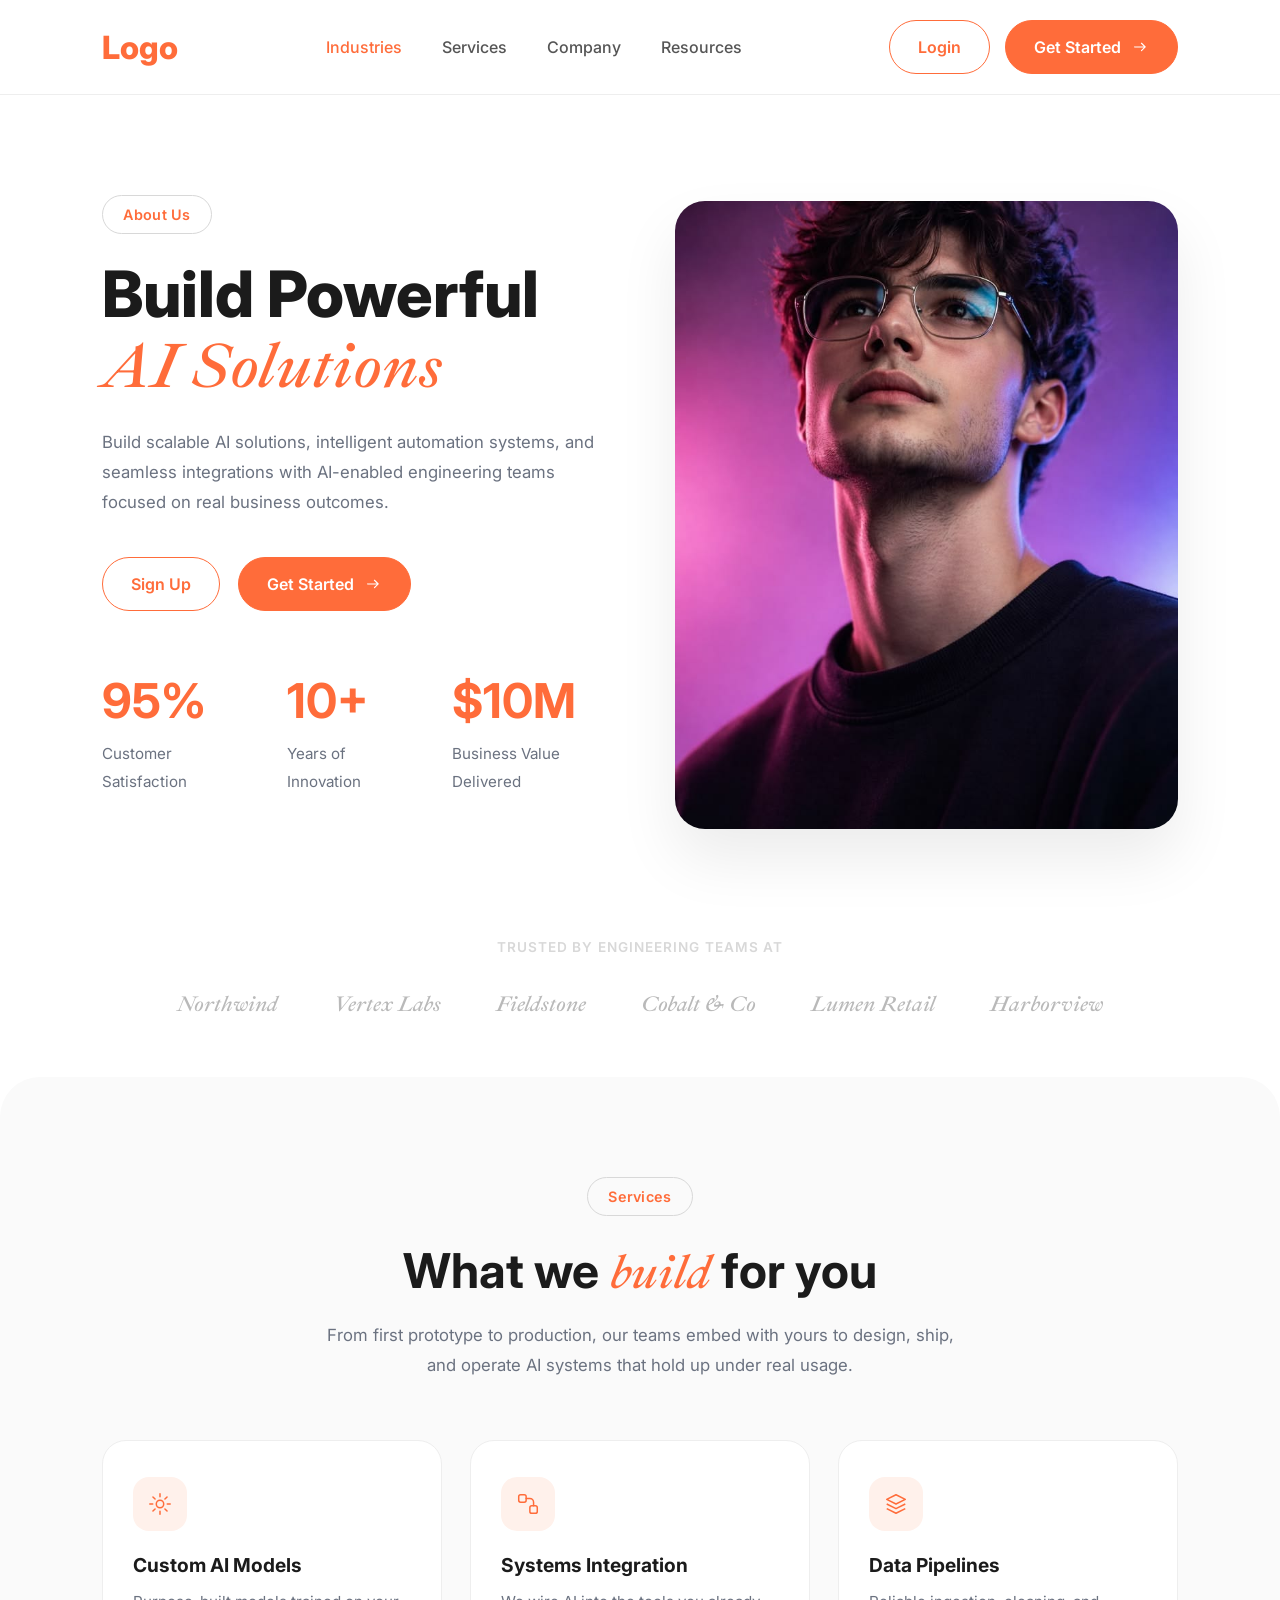
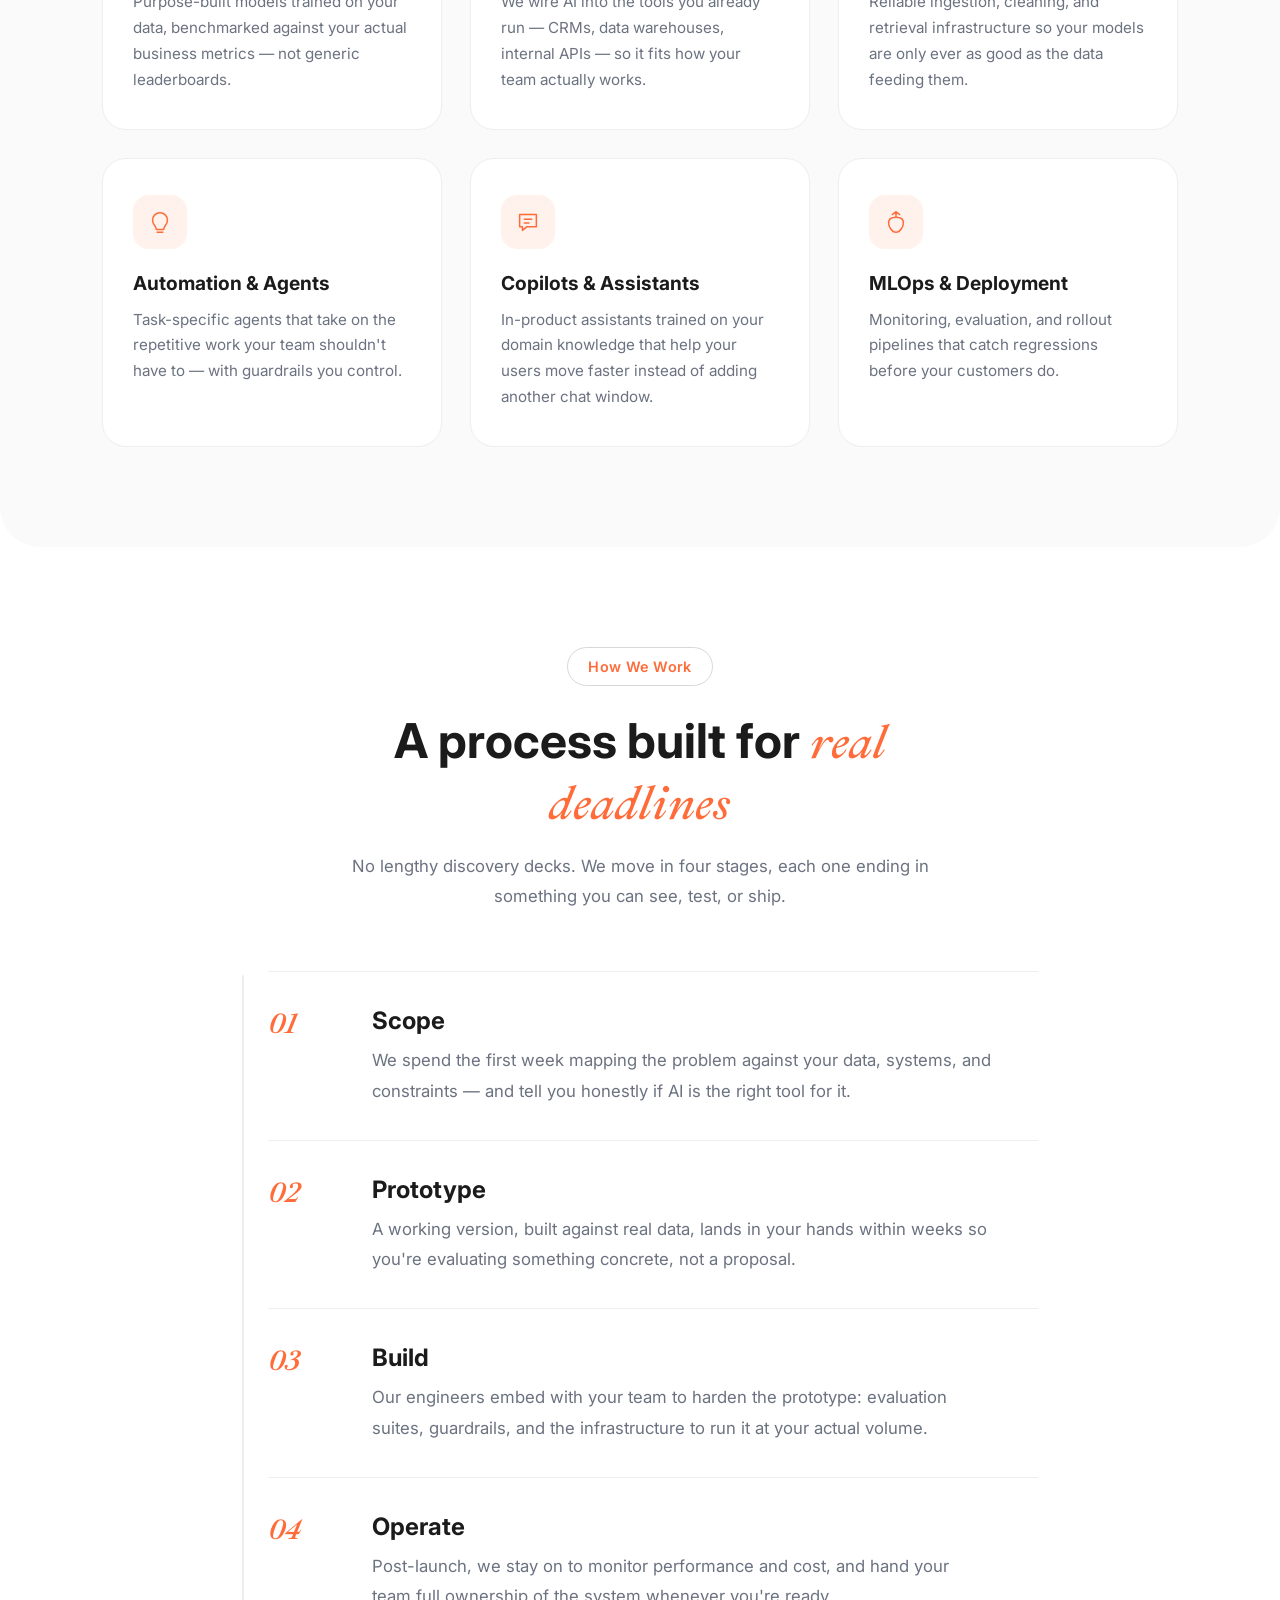
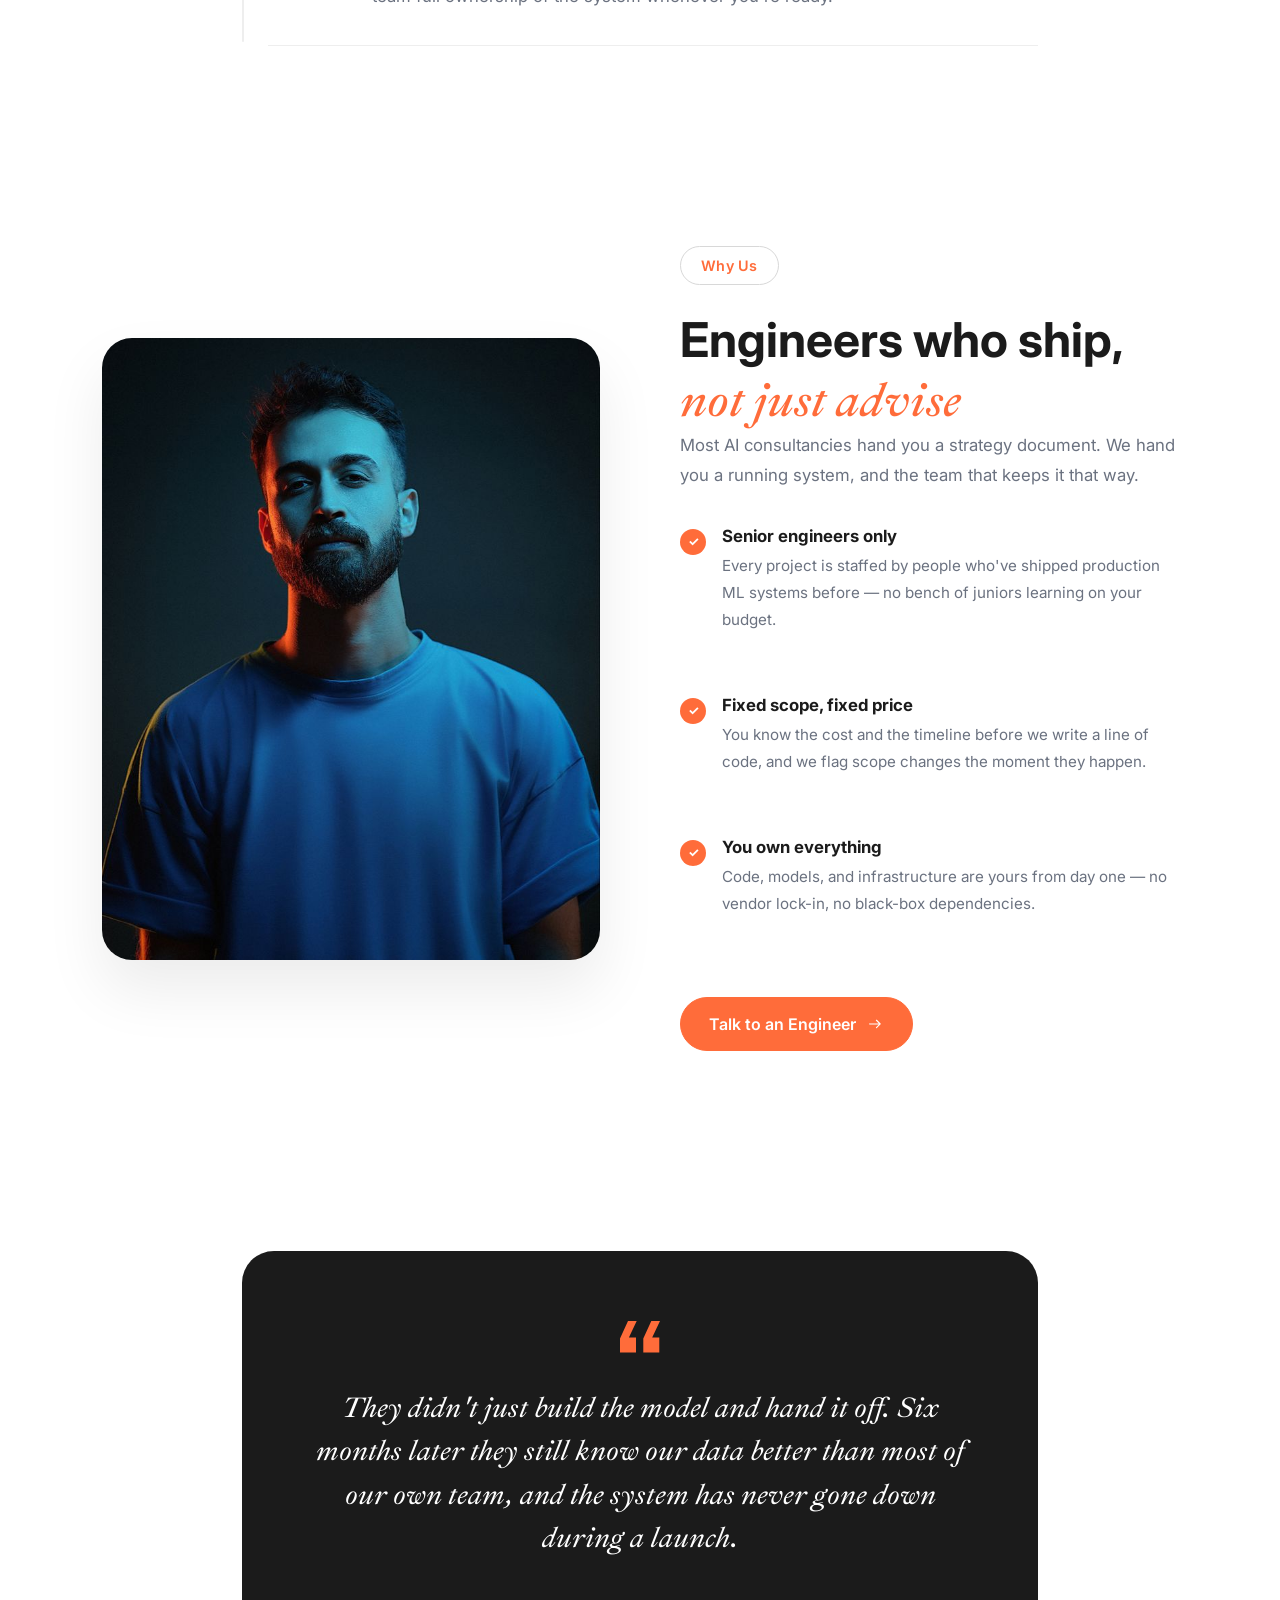
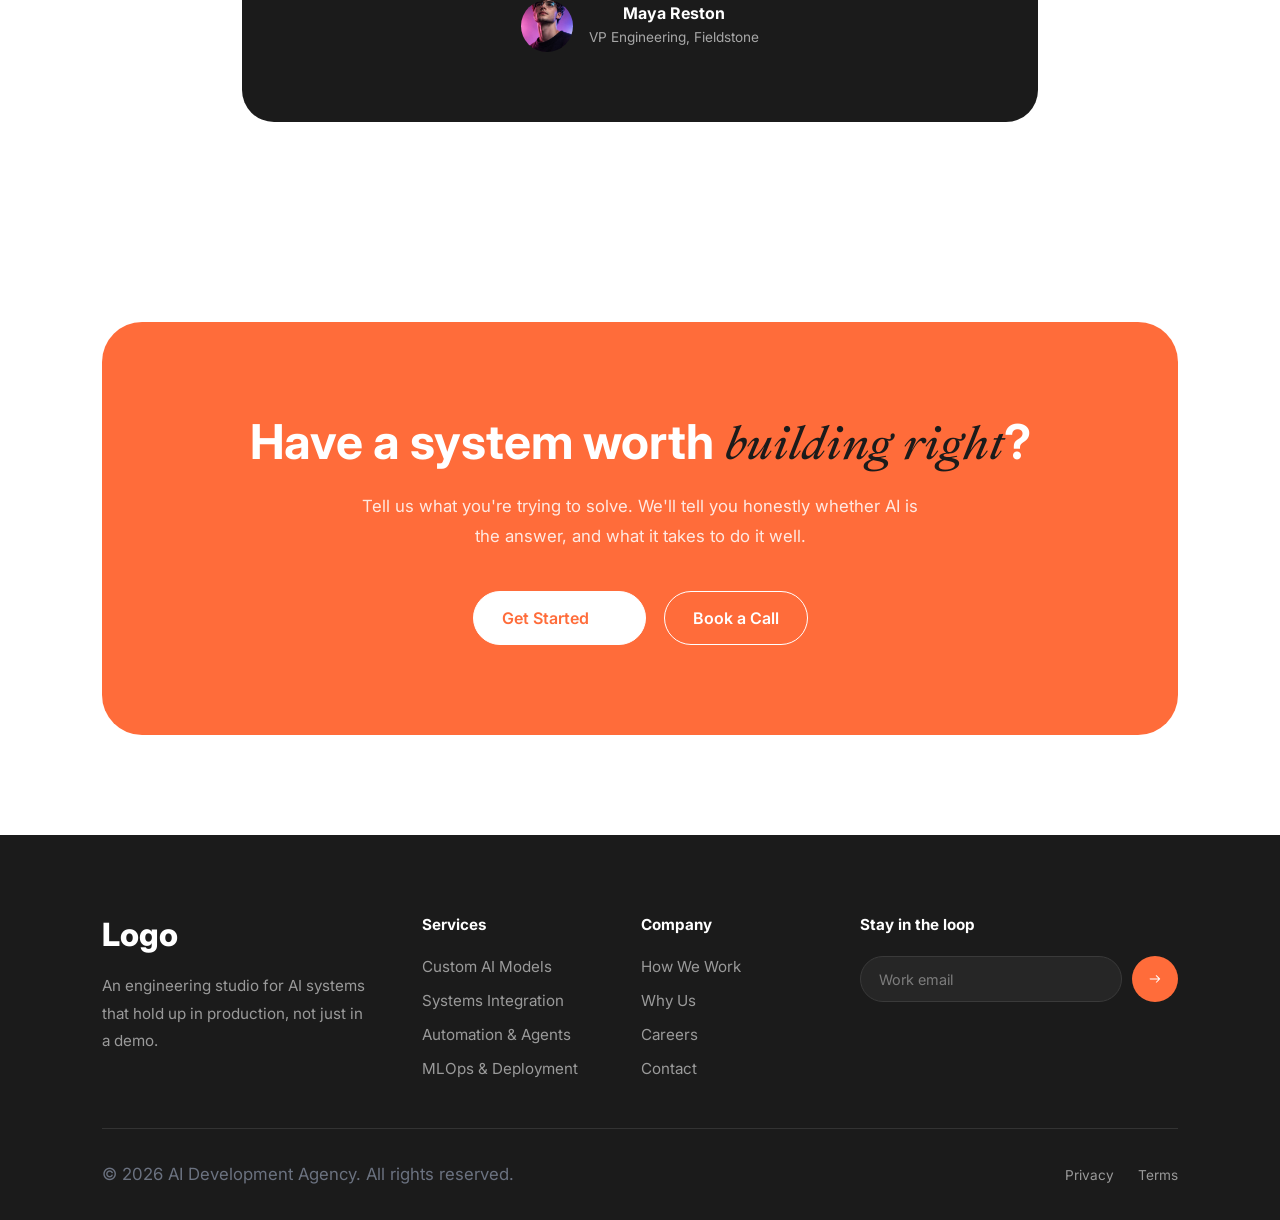
==== commit 53ef2bc1: "scroll animation" ====
--- a/index.html
+++ b/index.html
@@ -314,6 +314,10 @@
 
             <div class="process-list">
 
+                <div class="process-track">
+                    <span class="process-track-fill"></span>
+                </div>
+
                 <div class="process-step">
                     <span class="process-number">01</span>
                     <div class="process-body">
@@ -546,8 +550,53 @@
             navButtons.classList.toggle('open');
             navToggle.classList.toggle('open');
         });
+
+        // ---- "How We Work" scroll animation ----
+        const reduceMotion = window.matchMedia('(prefers-reduced-motion: reduce)').matches;
+        const processList = document.querySelector('.process-list');
+        const processSteps = document.querySelectorAll('.process-step');
+        const trackFill = document.querySelector('.process-track-fill');
+
+        if (processList && processSteps.length && !reduceMotion) {
+            processList.classList.add('anim-ready');
+
+            const stepObserver = new IntersectionObserver((entries) => {
+                entries.forEach(entry => {
+                    if (entry.isIntersecting) {
+                        entry.target.classList.add('in-view');
+                        stepObserver.unobserve(entry.target);
+                    }
+                });
+            }, { threshold: 0.35, rootMargin: '0px 0px -8% 0px' });
+
+            processSteps.forEach(step => stepObserver.observe(step));
+        }
+
+        if (processList && trackFill) {
+            let ticking = false;
+
+            const updateTrack = () => {
+                const rect = processList.getBoundingClientRect();
+                const viewportAnchor = window.innerHeight * 0.75;
+                const progress = (viewportAnchor - rect.top) / rect.height;
+                const clamped = Math.min(1, Math.max(0, progress));
+                trackFill.style.height = (clamped * 100) + '%';
+                ticking = false;
+            };
+
+            const onScroll = () => {
+                if (!ticking) {
+                    window.requestAnimationFrame(updateTrack);
+                    ticking = true;
+                }
+            };
+
+            window.addEventListener('scroll', onScroll, { passive: true });
+            window.addEventListener('resize', onScroll);
+            updateTrack();
+        }
     </script>
 
 </body>
 
-</html>
+</html>
--- a/style.css
+++ b/style.css
@@ -506,8 +506,40 @@
 
 .process-list {
 
+    position: relative;
+
     display: flex;
     flex-direction: column;
+
+    padding-left: 26px;
+}
+
+.process-track {
+
+    position: absolute;
+    top: 4px;
+    bottom: 4px;
+    left: 0;
+
+    width: 2px;
+
+    background: var(--border);
+    border-radius: 2px;
+}
+
+.process-track-fill {
+
+    position: absolute;
+    top: 0;
+    left: 0;
+    right: 0;
+
+    height: 0%;
+
+    background: var(--primary);
+    border-radius: 2px;
+
+    transition: height .15s linear;
 }
 
 .process-step {
@@ -522,6 +554,22 @@
 
 .process-step:last-child {
     border-bottom: 1px solid var(--border);
+}
+
+/* Scroll-reveal: only engages once JS confirms it can animate back out smoothly */
+.process-list.anim-ready .process-step {
+    opacity: 0;
+    transform: translateY(28px);
+    transition: opacity .7s cubic-bezier(.2, .7, .3, 1), transform .7s cubic-bezier(.2, .7, .3, 1);
+}
+
+.process-list.anim-ready .process-step:nth-child(2) { transition-delay: 90ms; }
+.process-list.anim-ready .process-step:nth-child(3) { transition-delay: 180ms; }
+.process-list.anim-ready .process-step:nth-child(4) { transition-delay: 270ms; }
+
+.process-list.anim-ready .process-step.in-view {
+    opacity: 1;
+    transform: translateY(0);
 }
 
 .process-number {
@@ -532,9 +580,15 @@
     font-style: italic;
     font-weight: 600;
     font-size: 1.8rem;
-    color: var(--primary);
+    color: var(--border-strong);
 
     width: 70px;
+
+    transition: color .5s ease .1s;
+}
+
+.process-list.anim-ready .process-step.in-view .process-number {
+    color: var(--primary);
 }
 
 .process-body h3 {
